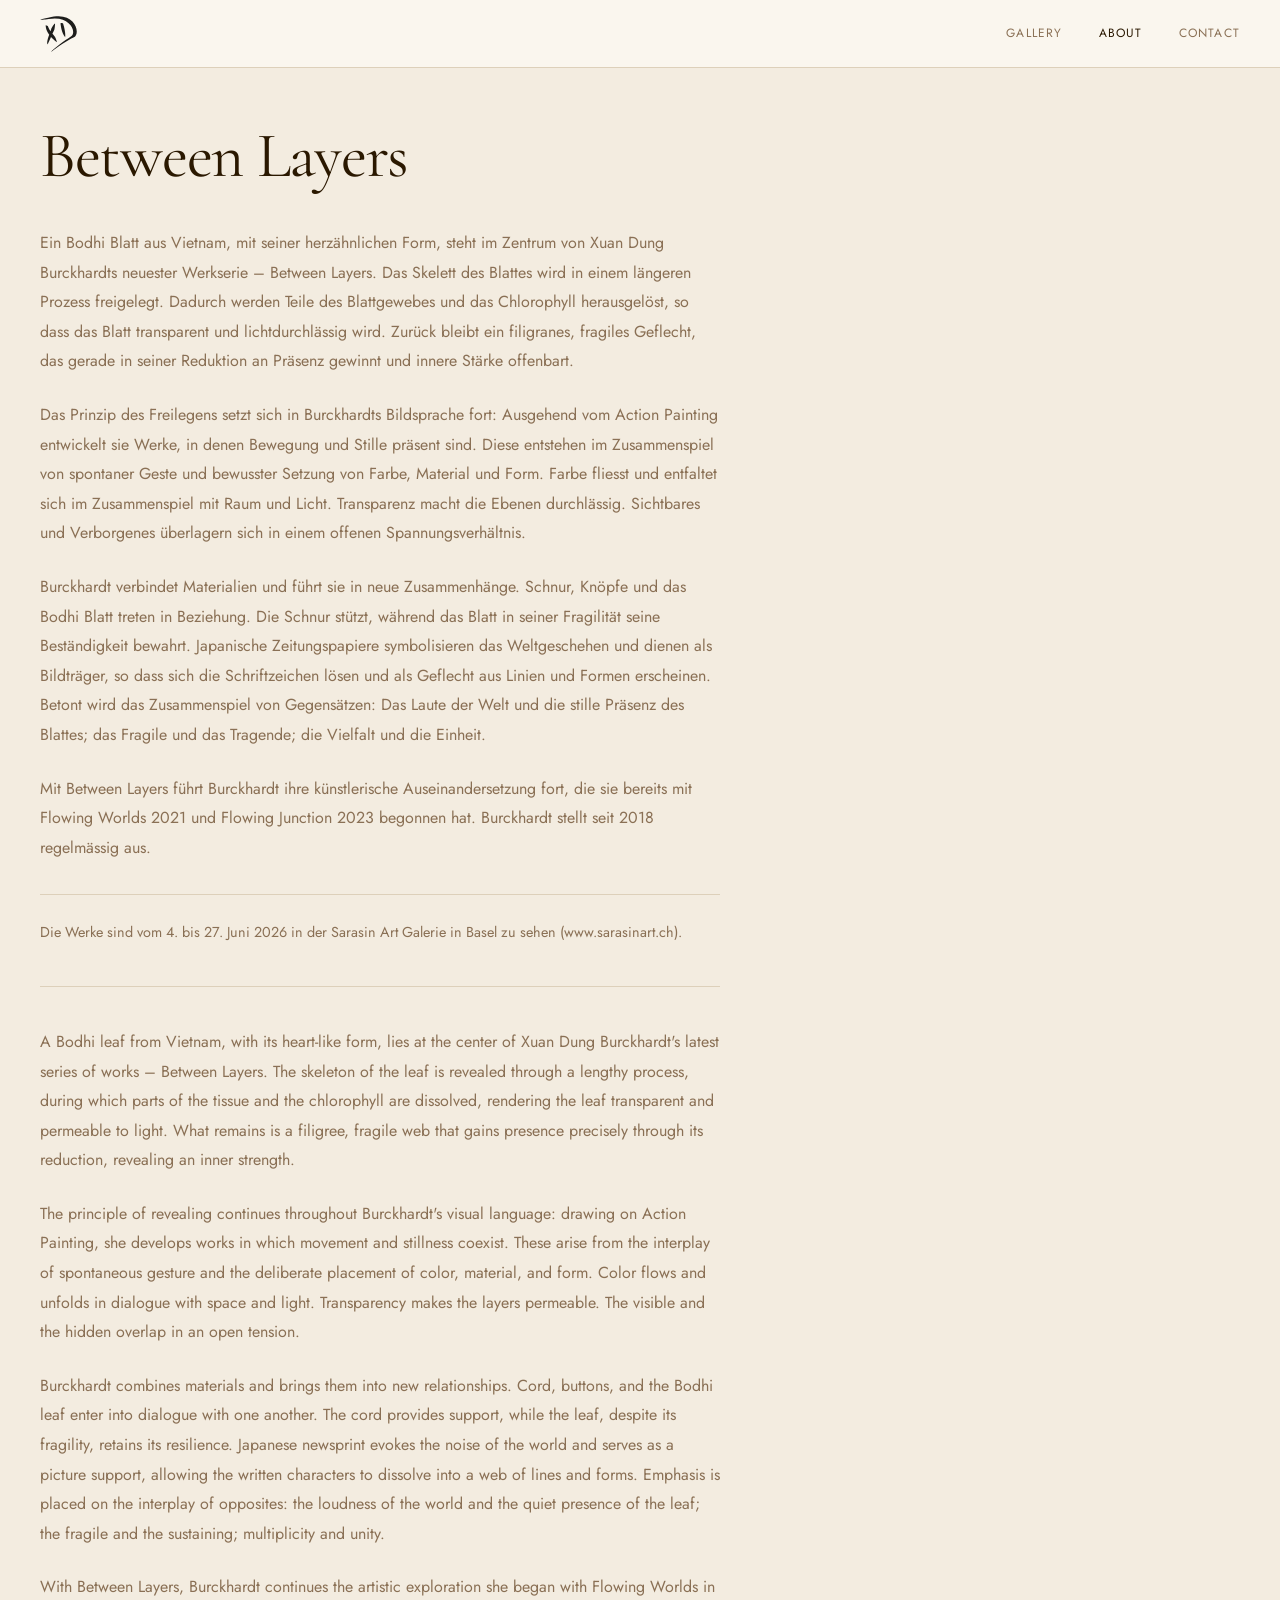
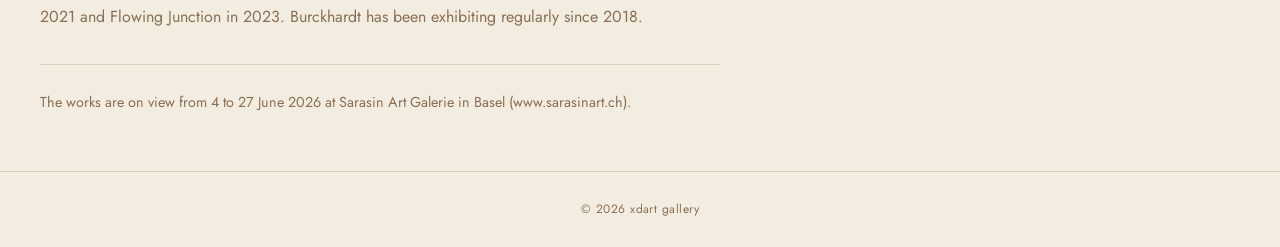
==== about.html @ fc271f02 "Add Instagram and LinkedIn links to contact page, update exhibition date to 4 June Co-Authored-By: C" ====
<!DOCTYPE html>
<html lang="en">
<head>
  <meta charset="UTF-8" />
  <meta name="viewport" content="width=device-width, initial-scale=1.0" />
  <title>About — xdart gallery</title>
  <link rel="preconnect" href="https://fonts.googleapis.com" />
  <link rel="preconnect" href="https://fonts.gstatic.com" crossorigin />
  <link href="https://fonts.googleapis.com/css2?family=Cormorant+Garamond:ital,wght@0,400;0,600;1,400;1,600&family=Jost:wght@400;500&display=swap" rel="stylesheet" />
  <link rel="stylesheet" href="css/main.css" />
  <style>
    .about-content { max-width: 680px; }
    .about-content h1 {
      font-family: 'Cormorant Garamond', serif;
      font-weight: 400;
      font-size: clamp(2.5rem, 5vw, 4rem);
      letter-spacing: -0.02em;
      line-height: 1;
      margin-bottom: 40px;
    }
    .about-content p {
      font-size: 1rem;
      line-height: 1.85;
      color: var(--text2);
      margin-bottom: 24px;
    }
    .about-content p:last-child { margin-bottom: 0; }
    .lang-divider {
      border: none;
      border-top: 1px solid var(--border);
      margin: 40px 0;
    }
    .about-content .exhibition-note {
      margin-top: 32px;
      padding-top: 24px;
      border-top: 1px solid var(--border);
      font-size: 0.9rem;
    }
  </style>
</head>
<body>

  <header class="site-header">
    <div class="header-inner">
      <a href="index.html" class="site-name"><img src="images/logo.svg" alt="xdart gallery" /></a>
      <button class="nav-toggle" id="nav-toggle" aria-label="Toggle navigation">
        <span></span><span></span><span></span>
      </button>
      <nav class="site-nav" id="site-nav">
        <a href="index.html">Gallery</a>
        <a href="about.html" class="active">About</a>
        <a href="contact.html">Contact</a>
      </nav>
    </div>
  </header>

  <main>
    <div class="page-content">
      <div class="about-content">
        <h1>Between Layers</h1>

        <!-- German -->
        <p>
          Ein Bodhi Blatt aus Vietnam, mit seiner herzähnlichen Form, steht im Zentrum von Xuan
          Dung Burckhardts neuester Werkserie – Between Layers. Das Skelett des Blattes wird in
          einem längeren Prozess freigelegt. Dadurch werden Teile des Blattgewebes und das
          Chlorophyll herausgelöst, so dass das Blatt transparent und lichtdurchlässig wird. Zurück
          bleibt ein filigranes, fragiles Geflecht, das gerade in seiner Reduktion an Präsenz gewinnt und
          innere Stärke offenbart.
        </p>
        <p>
          Das Prinzip des Freilegens setzt sich in Burckhardts Bildsprache fort: Ausgehend vom Action
          Painting entwickelt sie Werke, in denen Bewegung und Stille präsent sind. Diese entstehen im
          Zusammenspiel von spontaner Geste und bewusster Setzung von Farbe, Material und Form.
          Farbe fliesst und entfaltet sich im Zusammenspiel mit Raum und Licht. Transparenz macht
          die Ebenen durchlässig. Sichtbares und Verborgenes überlagern sich in einem offenen
          Spannungsverhältnis.
        </p>
        <p>
          Burckhardt verbindet Materialien und führt sie in neue Zusammenhänge. Schnur, Knöpfe und
          das Bodhi Blatt treten in Beziehung. Die Schnur stützt, während das Blatt in seiner Fragilität
          seine Beständigkeit bewahrt. Japanische Zeitungspapiere symbolisieren das Weltgeschehen
          und dienen als Bildträger, so dass sich die Schriftzeichen lösen und als Geflecht aus Linien
          und Formen erscheinen. Betont wird das Zusammenspiel von Gegensätzen: Das Laute der
          Welt und die stille Präsenz des Blattes; das Fragile und das Tragende; die Vielfalt und die
          Einheit.
        </p>
        <p>
          Mit Between Layers führt Burckhardt ihre künstlerische Auseinandersetzung fort, die sie
          bereits mit Flowing Worlds 2021 und Flowing Junction 2023 begonnen hat. Burckhardt stellt
          seit 2018 regelmässig aus.
        </p>
        <p class="exhibition-note">
          Die Werke sind vom 4. bis 27. Juni 2026 in der Sarasin Art Galerie in Basel zu sehen
          (<a href="http://www.sarasinart.ch" target="_blank" rel="noopener">www.sarasinart.ch</a>).
        </p>

        <hr class="lang-divider" />

        <!-- English -->
        <p>
          A Bodhi leaf from Vietnam, with its heart-like form, lies at the center of Xuan Dung
          Burckhardt's latest series of works – Between Layers. The skeleton of the leaf is revealed
          through a lengthy process, during which parts of the tissue and the chlorophyll are dissolved,
          rendering the leaf transparent and permeable to light. What remains is a filigree, fragile web
          that gains presence precisely through its reduction, revealing an inner strength.
        </p>
        <p>
          The principle of revealing continues throughout Burckhardt's visual language: drawing on
          Action Painting, she develops works in which movement and stillness coexist. These arise
          from the interplay of spontaneous gesture and the deliberate placement of color, material, and
          form. Color flows and unfolds in dialogue with space and light. Transparency makes the
          layers permeable. The visible and the hidden overlap in an open tension.
        </p>
        <p>
          Burckhardt combines materials and brings them into new relationships. Cord, buttons, and the
          Bodhi leaf enter into dialogue with one another. The cord provides support, while the leaf,
          despite its fragility, retains its resilience. Japanese newsprint evokes the noise of the world
          and serves as a picture support, allowing the written characters to dissolve into a web of lines
          and forms. Emphasis is placed on the interplay of opposites: the loudness of the world and the
          quiet presence of the leaf; the fragile and the sustaining; multiplicity and unity.
        </p>
        <p>
          With Between Layers, Burckhardt continues the artistic exploration she began with Flowing
          Worlds in 2021 and Flowing Junction in 2023. Burckhardt has been exhibiting regularly since
          2018.
        </p>
        <p class="exhibition-note">
          The works are on view from 4 to 27 June 2026 at Sarasin Art Galerie in Basel
          (<a href="http://www.sarasinart.ch" target="_blank" rel="noopener">www.sarasinart.ch</a>).
        </p>

      </div>
    </div>
  </main>

  <button class="scroll-top" id="scroll-top" aria-label="Back to top">
    <svg width="16" height="16" viewBox="0 0 16 16" fill="none" aria-hidden="true">
      <path d="M3 10L8 5L13 10" stroke="currentColor" stroke-width="1.5" stroke-linecap="round" stroke-linejoin="round"/>
    </svg>
  </button>

  <footer class="site-footer">
    <p>&copy; <span id="year"></span> xdart gallery</p>
  </footer>

  <script src="js/main.js"></script>
</body>
</html>
---- css/main.css ----
/* ── Variables ── */
:root {
  --bg:      #F3ECE0;
  --surface: #FAF6EE;
  --text:    #2A1800;
  --text2:   #8A7055;
  --accent:  #A8803C;
  --border:  #DDD0BA;
  --max-width: 1400px;
  --header-height: 68px;
}

/* ── Reset ── */
*, *::before, *::after { box-sizing: border-box; margin: 0; padding: 0; }
html { font-size: 16px; -webkit-text-size-adjust: 100%; }
body {
  background: var(--bg);
  color: var(--text);
  font-family: 'Jost', sans-serif;
  font-weight: 400;
  line-height: 1.6;
  min-height: 100vh;
  display: flex;
  flex-direction: column;
}
img { display: block; max-width: 100%; }
a { color: inherit; text-decoration: none; }
button { font: inherit; cursor: pointer; border: none; background: none; }

/* ── Header ── */
.site-header {
  position: sticky;
  top: 0;
  z-index: 100;
  background: var(--surface);
  border-bottom: 1px solid var(--border);
  height: var(--header-height);
}
.header-inner {
  max-width: var(--max-width);
  margin: 0 auto;
  padding: 0 40px;
  height: 100%;
  display: flex;
  align-items: center;
  justify-content: space-between;
}
.site-name {
  display: flex;
  align-items: center;
  flex-shrink: 0;
}
.site-name img {
  height: 36px;
  width: auto;
  display: block;
}
.site-nav {
  display: flex;
  gap: 36px;
  align-items: center;
}
.site-nav a {
  font-family: 'Jost', sans-serif;
  font-size: 0.75rem;
  font-weight: 400;
  letter-spacing: 0.1em;
  text-transform: uppercase;
  color: var(--text2);
  transition: color 0.2s;
}
.site-nav a:hover,
.site-nav a.active { color: var(--text); }

/* Mobile nav */
.nav-toggle {
  display: none;
  flex-direction: column;
  gap: 5px;
  padding: 4px;
}
.nav-toggle span {
  display: block;
  width: 22px;
  height: 1.5px;
  background: var(--text);
  transition: transform 0.2s, opacity 0.2s;
}
.nav-toggle.open span:nth-child(1) { transform: translateY(6.5px) rotate(45deg); }
.nav-toggle.open span:nth-child(2) { opacity: 0; }
.nav-toggle.open span:nth-child(3) { transform: translateY(-6.5px) rotate(-45deg); }

@media (max-width: 640px) {
  .header-inner { padding: 0 20px; }
  .nav-toggle { display: flex; }
  .site-nav {
    display: none;
    position: absolute;
    top: var(--header-height);
    left: 0;
    right: 0;
    background: var(--surface);
    border-bottom: 1px solid var(--border);
    flex-direction: column;
    align-items: flex-start;
    gap: 0;
    padding: 8px 0;
  }
  .site-nav.open { display: flex; }
  .site-nav a { padding: 12px 20px; width: 100%; }
}

/* ── Main / Footer ── */
main { flex: 1; }
.site-footer {
  border-top: 1px solid var(--border);
  padding: 28px 40px;
  text-align: center;
  font-size: 0.75rem;
  color: var(--text2);
  letter-spacing: 0.04em;
}

/* ── Back to top ── */
.scroll-top {
  position: fixed;
  bottom: 32px;
  right: 32px;
  width: 44px;
  height: 44px;
  background: var(--text);
  color: var(--surface);
  display: flex;
  align-items: center;
  justify-content: center;
  cursor: pointer;
  opacity: 0;
  pointer-events: none;
  transition: opacity 0.3s, background 0.2s;
  z-index: 50;
  border: none;
}
.scroll-top.visible { opacity: 1; pointer-events: all; }
.scroll-top:hover   { background: var(--accent); }

/* ── Page wrapper (About, Contact) ── */
.page-content {
  max-width: var(--max-width);
  margin: 0 auto;
  padding: 56px 40px;
}
@media (max-width: 480px) {
  .page-content { padding: 40px 20px; }
  .site-footer { padding: 24px 20px; }
}
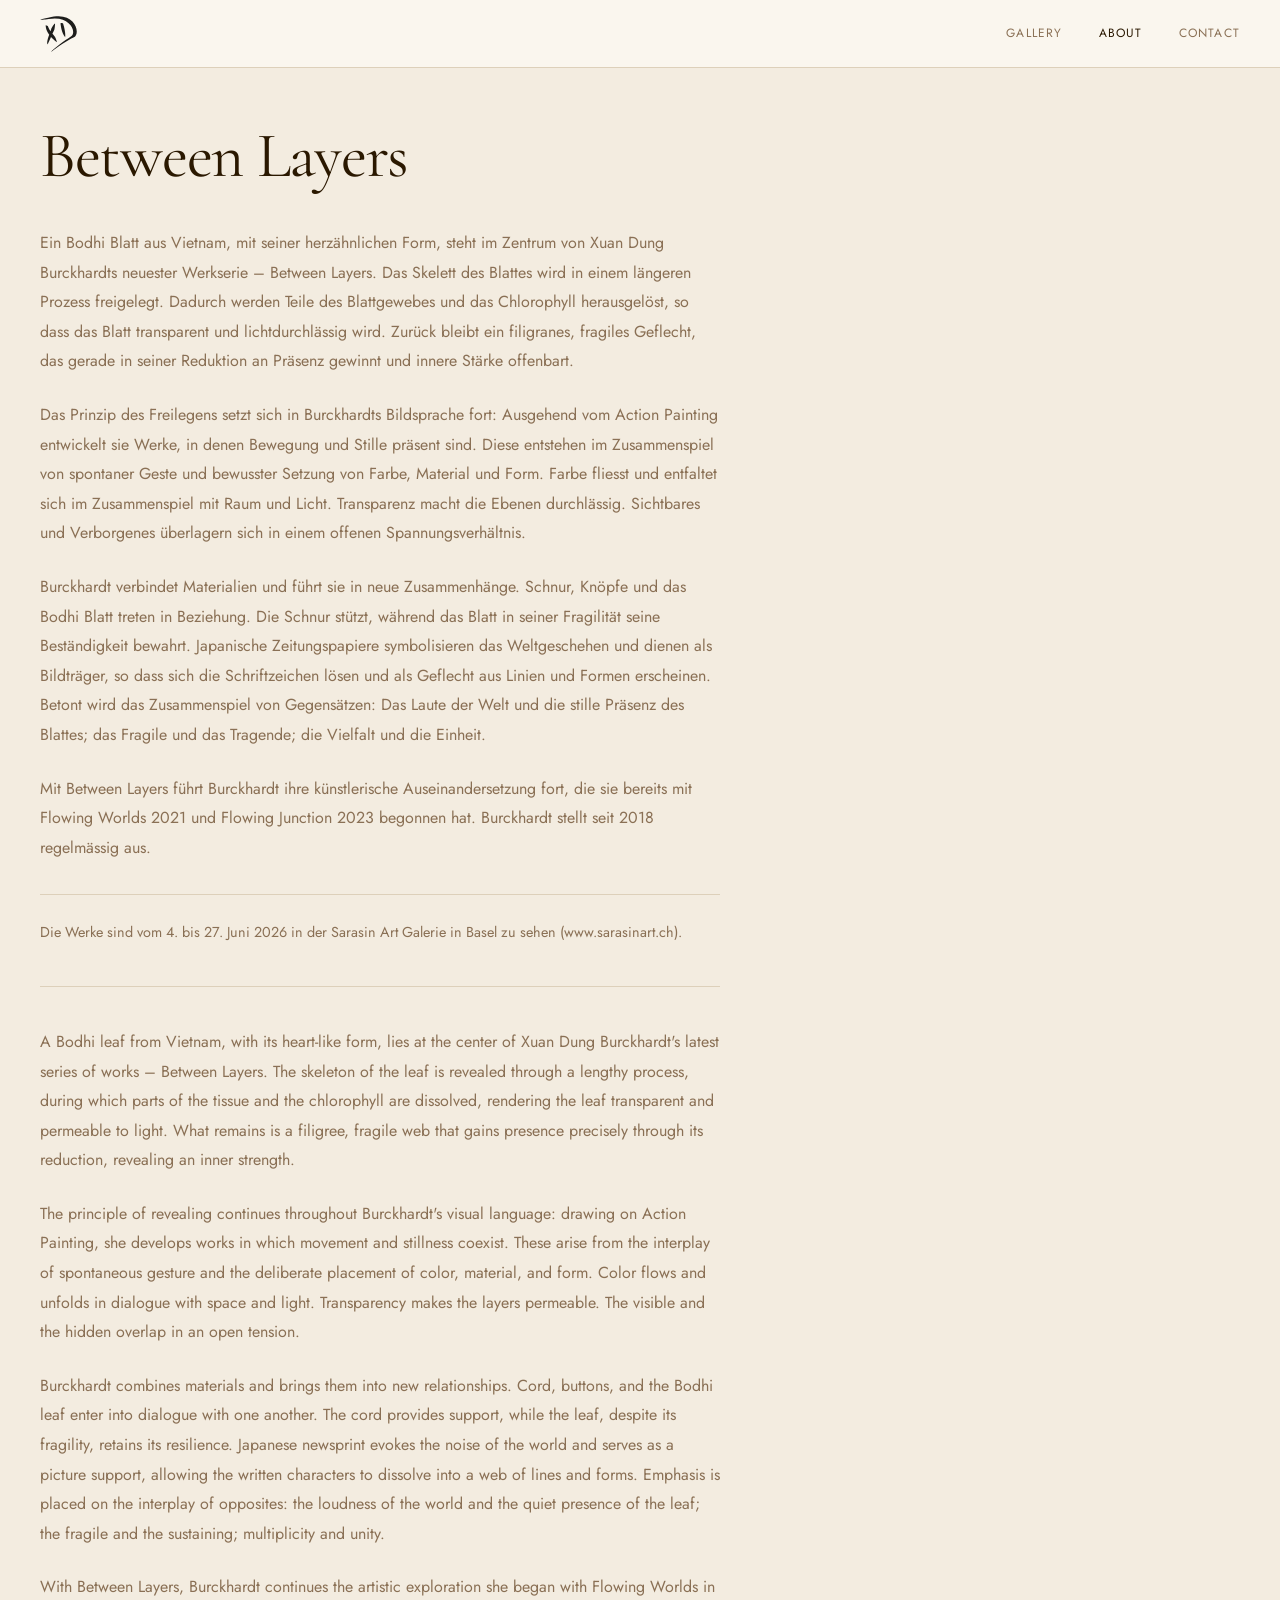
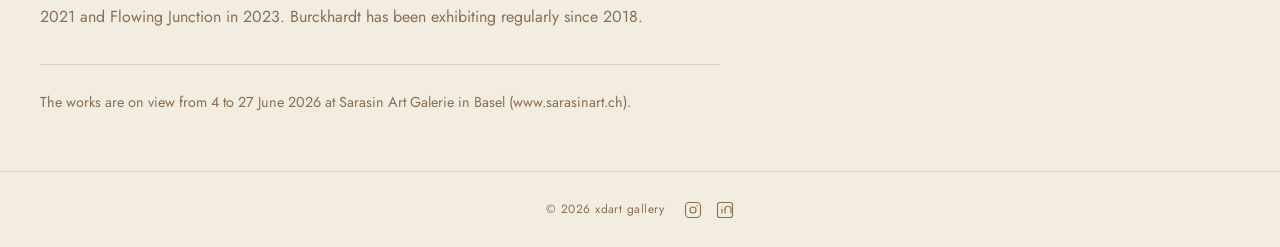
==== commit 683d39e9: "Move social links to footer icons on all pages, remove from contact page Co-Authored-By: Claude Sonn" ====
--- a/about.html
+++ b/about.html
@@ -142,6 +142,14 @@
 
   <footer class="site-footer">
     <p>&copy; <span id="year"></span> xdart gallery</p>
+    <div class="footer-social">
+      <a href="https://www.instagram.com/xdart.ch?utm_source=qr" target="_blank" rel="noopener" aria-label="Instagram">
+        <svg viewBox="0 0 24 24" fill="none" stroke="currentColor" stroke-width="1.5" stroke-linecap="round" stroke-linejoin="round"><rect x="2" y="2" width="20" height="20" rx="5"/><circle cx="12" cy="12" r="4"/><circle cx="17.5" cy="6.5" r="1" fill="currentColor" stroke="none"/></svg>
+      </a>
+      <a href="https://www.linkedin.com/company/xdart/?viewAsMember=true" target="_blank" rel="noopener" aria-label="LinkedIn">
+        <svg viewBox="0 0 24 24" fill="none" stroke="currentColor" stroke-width="1.5" stroke-linecap="round" stroke-linejoin="round"><rect x="2" y="2" width="20" height="20" rx="3"/><path d="M8 11v5"/><path d="M8 8v.01"/><path d="M12 16v-5"/><path d="M12 11a4 4 0 0 1 8 0v5"/></svg>
+      </a>
+    </div>
   </footer>
 
   <script src="js/main.js"></script>
--- a/css/main.css
+++ b/css/main.css
@@ -115,11 +115,26 @@
 .site-footer {
   border-top: 1px solid var(--border);
   padding: 28px 40px;
-  text-align: center;
+  display: flex;
+  align-items: center;
+  justify-content: center;
+  gap: 20px;
   font-size: 0.75rem;
   color: var(--text2);
   letter-spacing: 0.04em;
 }
+.footer-social {
+  display: flex;
+  gap: 14px;
+  align-items: center;
+}
+.footer-social a {
+  color: var(--text2);
+  display: flex;
+  transition: color 0.2s;
+}
+.footer-social a:hover { color: var(--text); }
+.footer-social svg { width: 18px; height: 18px; }
 
 /* ── Back to top ── */
 .scroll-top {
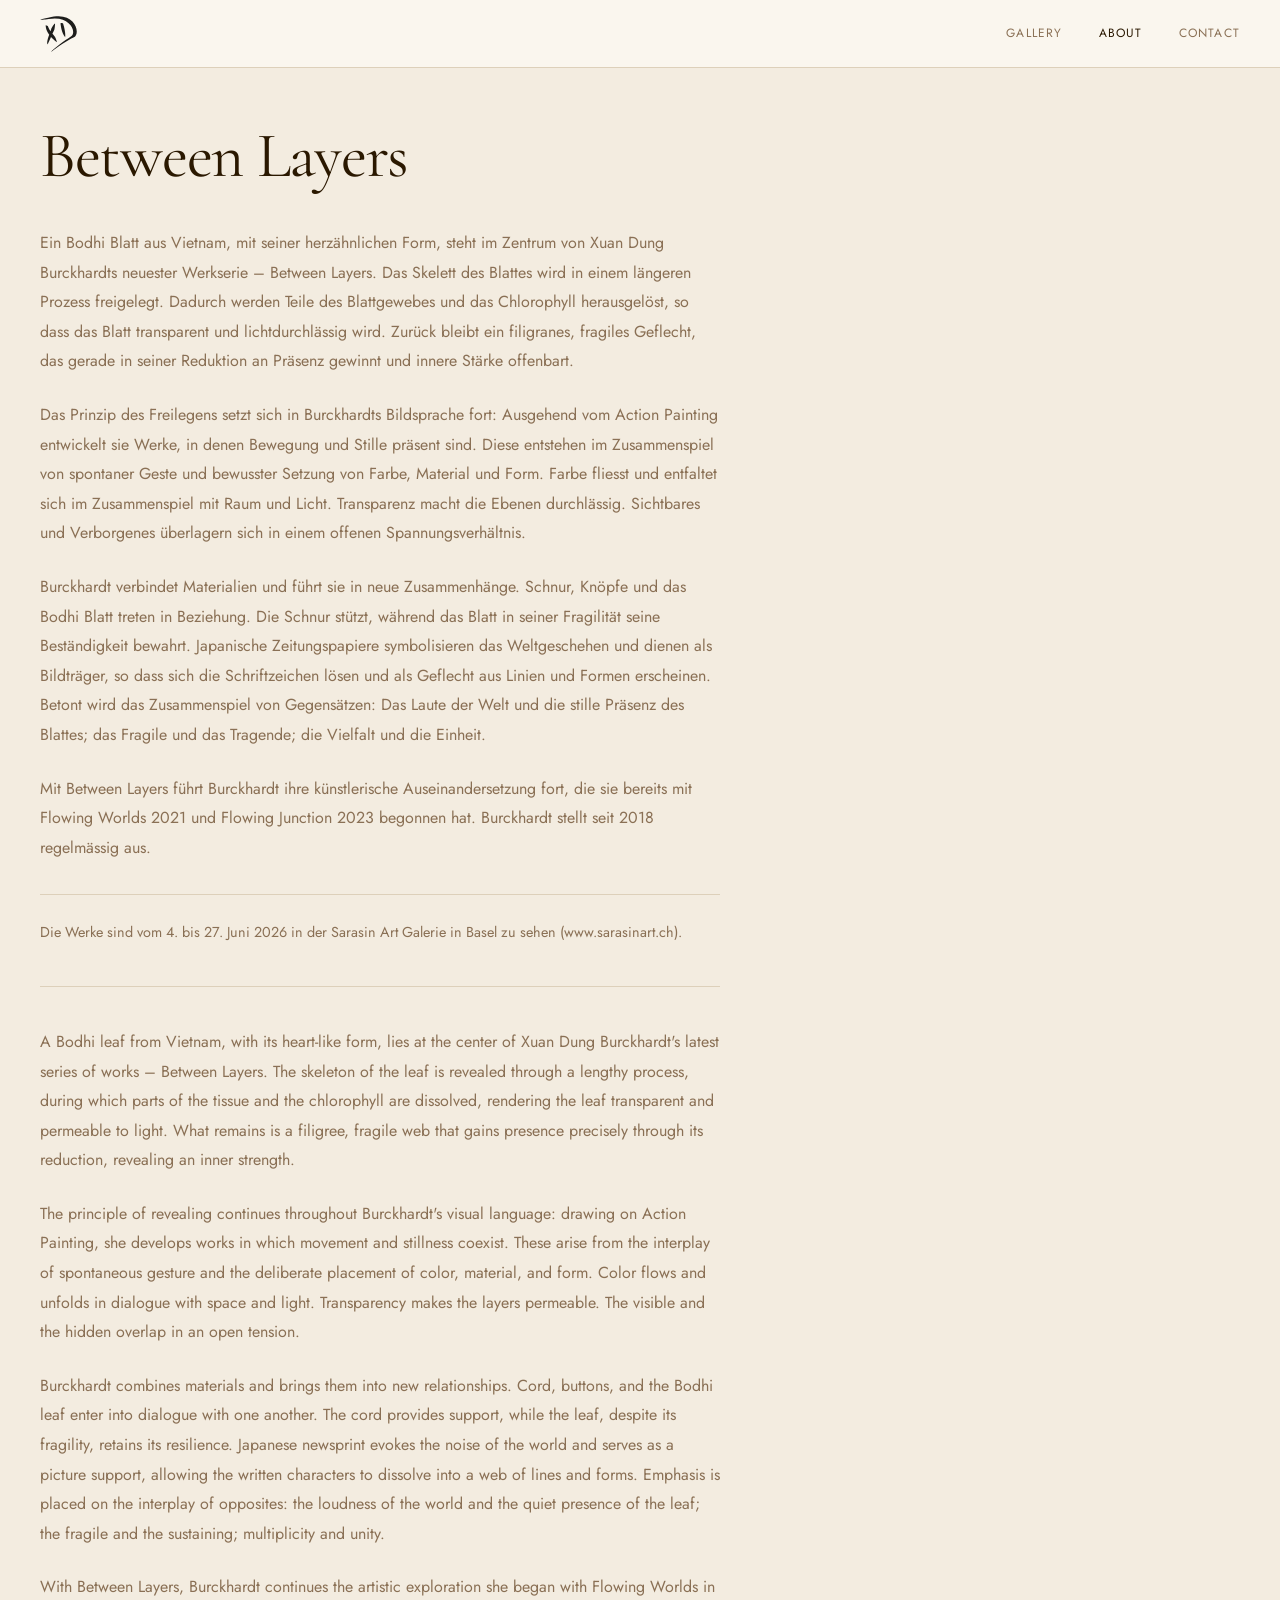
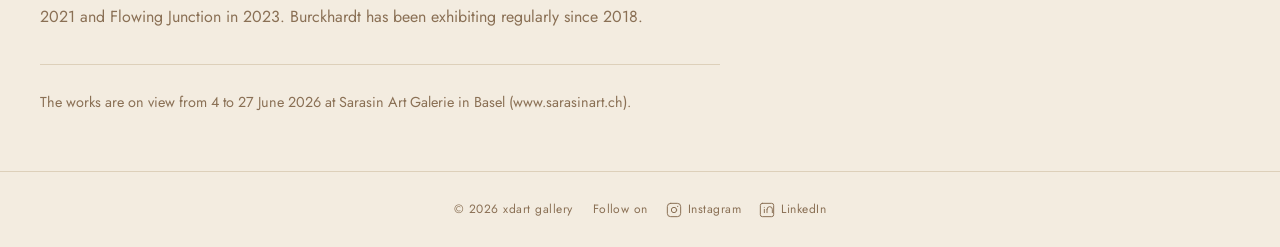
==== commit 11f55072: "Fix footer social icons: hardcode SVG size, add Follow on / Instagram / LinkedIn labels Co-Authored-" ====
--- a/about.html
+++ b/about.html
@@ -143,11 +143,14 @@
   <footer class="site-footer">
     <p>&copy; <span id="year"></span> xdart gallery</p>
     <div class="footer-social">
-      <a href="https://www.instagram.com/xdart.ch?utm_source=qr" target="_blank" rel="noopener" aria-label="Instagram">
-        <svg viewBox="0 0 24 24" fill="none" stroke="currentColor" stroke-width="1.5" stroke-linecap="round" stroke-linejoin="round"><rect x="2" y="2" width="20" height="20" rx="5"/><circle cx="12" cy="12" r="4"/><circle cx="17.5" cy="6.5" r="1" fill="currentColor" stroke="none"/></svg>
+      <span class="footer-follow">Follow on</span>
+      <a href="https://www.instagram.com/xdart.ch?utm_source=qr" target="_blank" rel="noopener">
+        <svg width="16" height="16" viewBox="0 0 24 24" fill="none" stroke="currentColor" stroke-width="1.5" stroke-linecap="round" stroke-linejoin="round"><rect x="2" y="2" width="20" height="20" rx="5"/><circle cx="12" cy="12" r="4"/><circle cx="17.5" cy="6.5" r="1" fill="currentColor" stroke="none"/></svg>
+        Instagram
       </a>
-      <a href="https://www.linkedin.com/company/xdart/?viewAsMember=true" target="_blank" rel="noopener" aria-label="LinkedIn">
-        <svg viewBox="0 0 24 24" fill="none" stroke="currentColor" stroke-width="1.5" stroke-linecap="round" stroke-linejoin="round"><rect x="2" y="2" width="20" height="20" rx="3"/><path d="M8 11v5"/><path d="M8 8v.01"/><path d="M12 16v-5"/><path d="M12 11a4 4 0 0 1 8 0v5"/></svg>
+      <a href="https://www.linkedin.com/company/xdart/?viewAsMember=true" target="_blank" rel="noopener">
+        <svg width="16" height="16" viewBox="0 0 24 24" fill="none" stroke="currentColor" stroke-width="1.5" stroke-linecap="round" stroke-linejoin="round"><rect x="2" y="2" width="20" height="20" rx="3"/><path d="M8 11v5"/><path d="M8 8v.01"/><path d="M12 16v-5"/><path d="M12 11a4 4 0 0 1 8 0v5"/></svg>
+        LinkedIn
       </a>
     </div>
   </footer>
--- a/css/main.css
+++ b/css/main.css
@@ -125,16 +125,24 @@
 }
 .footer-social {
   display: flex;
-  gap: 14px;
   align-items: center;
+  gap: 18px;
+}
+.footer-follow {
+  font-size: 0.75rem;
+  color: var(--text2);
+  letter-spacing: 0.04em;
 }
 .footer-social a {
+  display: flex;
+  align-items: center;
+  gap: 6px;
+  font-size: 0.75rem;
+  letter-spacing: 0.04em;
   color: var(--text2);
-  display: flex;
   transition: color 0.2s;
 }
 .footer-social a:hover { color: var(--text); }
-.footer-social svg { width: 18px; height: 18px; }
 
 /* ── Back to top ── */
 .scroll-top {
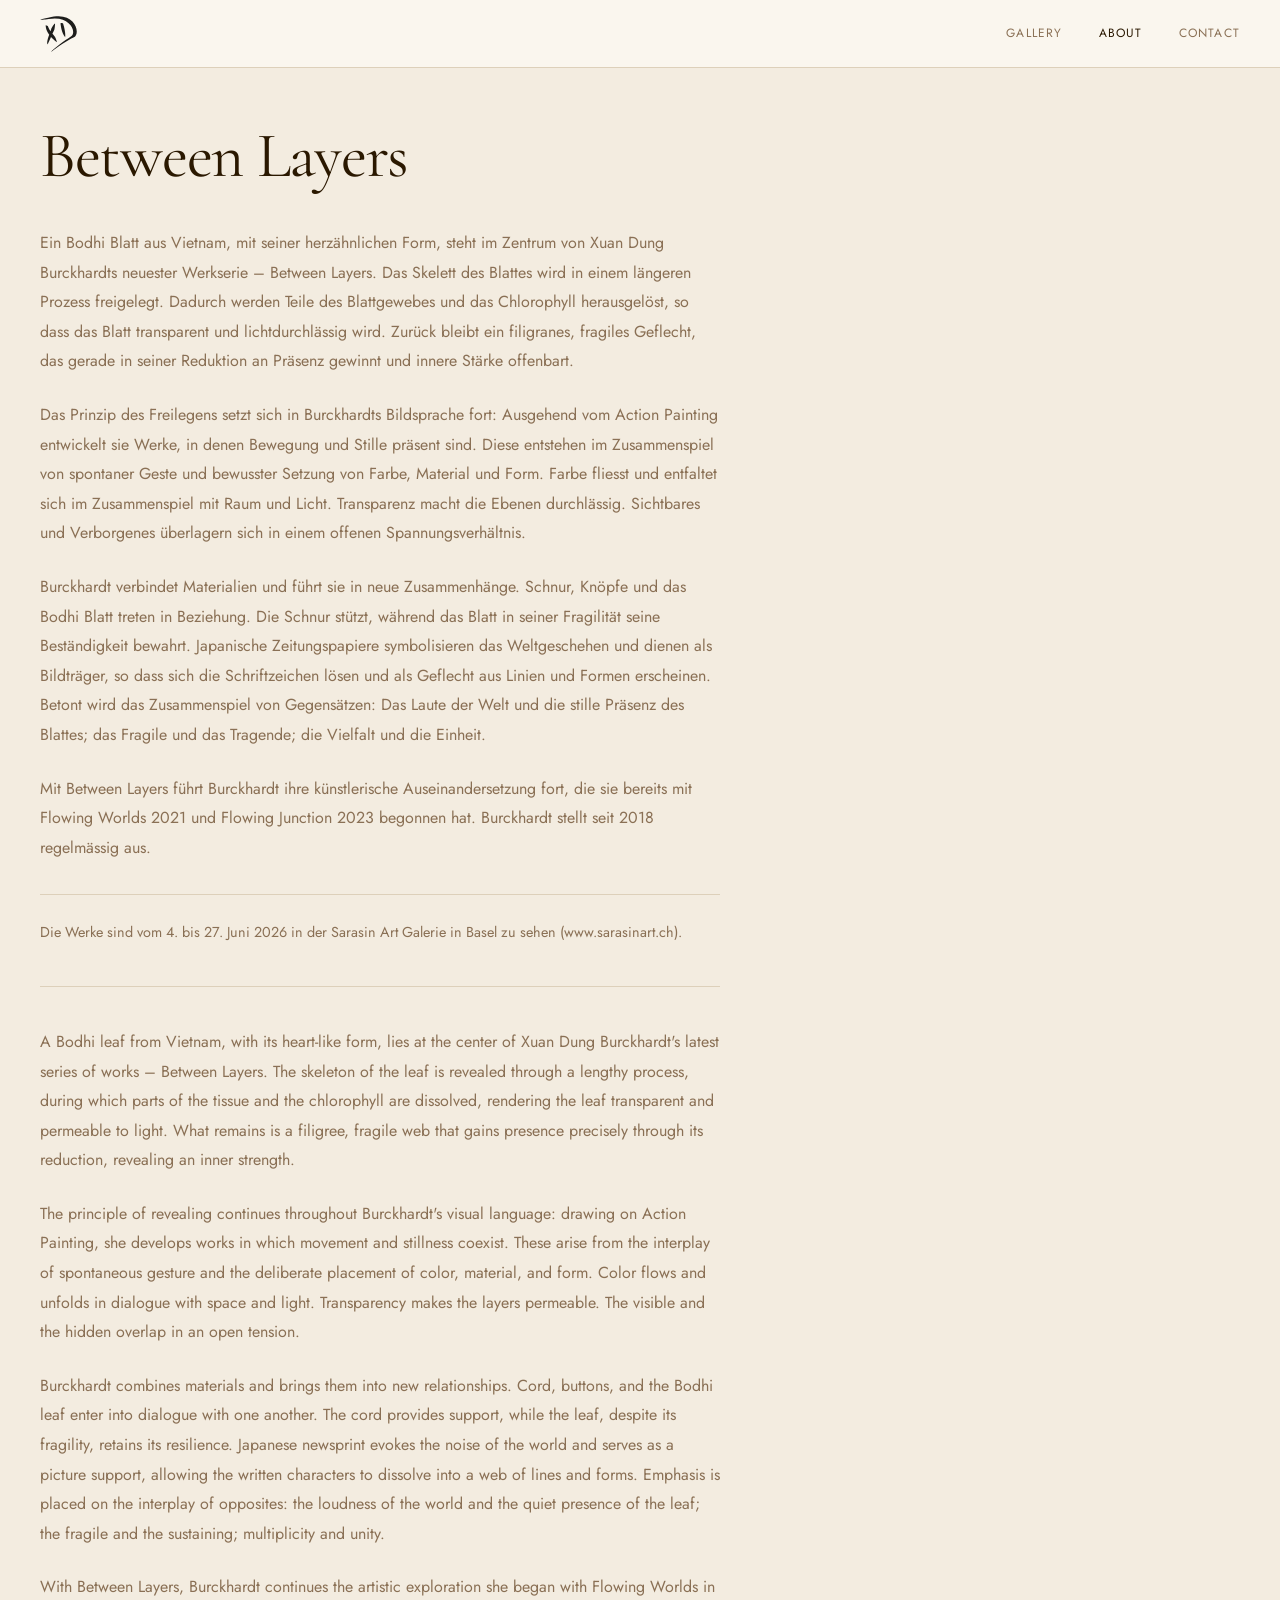
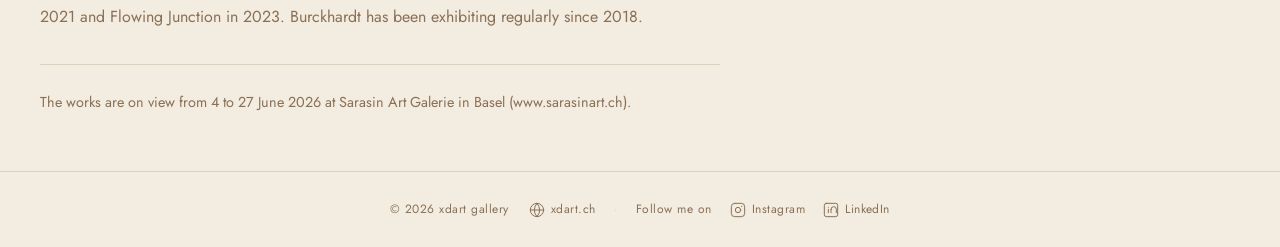
==== commit bcf8f79e: "Add email icon on contact page, add xdart.ch link to footer on all pages Co-Authored-By: Claude Sonn" ====
--- a/about.html
+++ b/about.html
@@ -92,7 +92,7 @@
         </p>
         <p class="exhibition-note">
           Die Werke sind vom 4. bis 27. Juni 2026 in der Sarasin Art Galerie in Basel zu sehen
-          (<a href="http://www.sarasinart.ch" target="_blank" rel="noopener">www.sarasinart.ch</a>).
+          (<a href="https://sarasinart.ch/exhibitions/between-layers-e0ea265e/?tab=e-n-tab-title-104085191" target="_blank" rel="noopener">www.sarasinart.ch</a>).
         </p>
 
         <hr class="lang-divider" />
@@ -127,7 +127,7 @@
         </p>
         <p class="exhibition-note">
           The works are on view from 4 to 27 June 2026 at Sarasin Art Galerie in Basel
-          (<a href="http://www.sarasinart.ch" target="_blank" rel="noopener">www.sarasinart.ch</a>).
+          (<a href="https://sarasinart.ch/exhibitions/between-layers-e0ea265e/?tab=e-n-tab-title-104085191" target="_blank" rel="noopener">www.sarasinart.ch</a>).
         </p>
 
       </div>
@@ -143,7 +143,12 @@
   <footer class="site-footer">
     <p>&copy; <span id="year"></span> xdart gallery</p>
     <div class="footer-social">
-      <span class="footer-follow">Follow on</span>
+      <a href="https://xdart.ch/" target="_blank" rel="noopener">
+        <svg width="16" height="16" viewBox="0 0 24 24" fill="none" stroke="currentColor" stroke-width="1.5" stroke-linecap="round" stroke-linejoin="round"><circle cx="12" cy="12" r="10"/><path d="M2 12h20"/><path d="M12 2a15.3 15.3 0 0 1 4 10 15.3 15.3 0 0 1-4 10 15.3 15.3 0 0 1-4-10 15.3 15.3 0 0 1 4-10z"/></svg>
+        xdart.ch
+      </a>
+      <span class="footer-divider">·</span>
+      <span class="footer-follow">Follow me on</span>
       <a href="https://www.instagram.com/xdart.ch?utm_source=qr" target="_blank" rel="noopener">
         <svg width="16" height="16" viewBox="0 0 24 24" fill="none" stroke="currentColor" stroke-width="1.5" stroke-linecap="round" stroke-linejoin="round"><rect x="2" y="2" width="20" height="20" rx="5"/><circle cx="12" cy="12" r="4"/><circle cx="17.5" cy="6.5" r="1" fill="currentColor" stroke="none"/></svg>
         Instagram
--- a/css/main.css
+++ b/css/main.css
@@ -133,6 +133,11 @@
   color: var(--text2);
   letter-spacing: 0.04em;
 }
+.footer-divider {
+  color: var(--border);
+  font-size: 0.75rem;
+  user-select: none;
+}
 .footer-social a {
   display: flex;
   align-items: center;
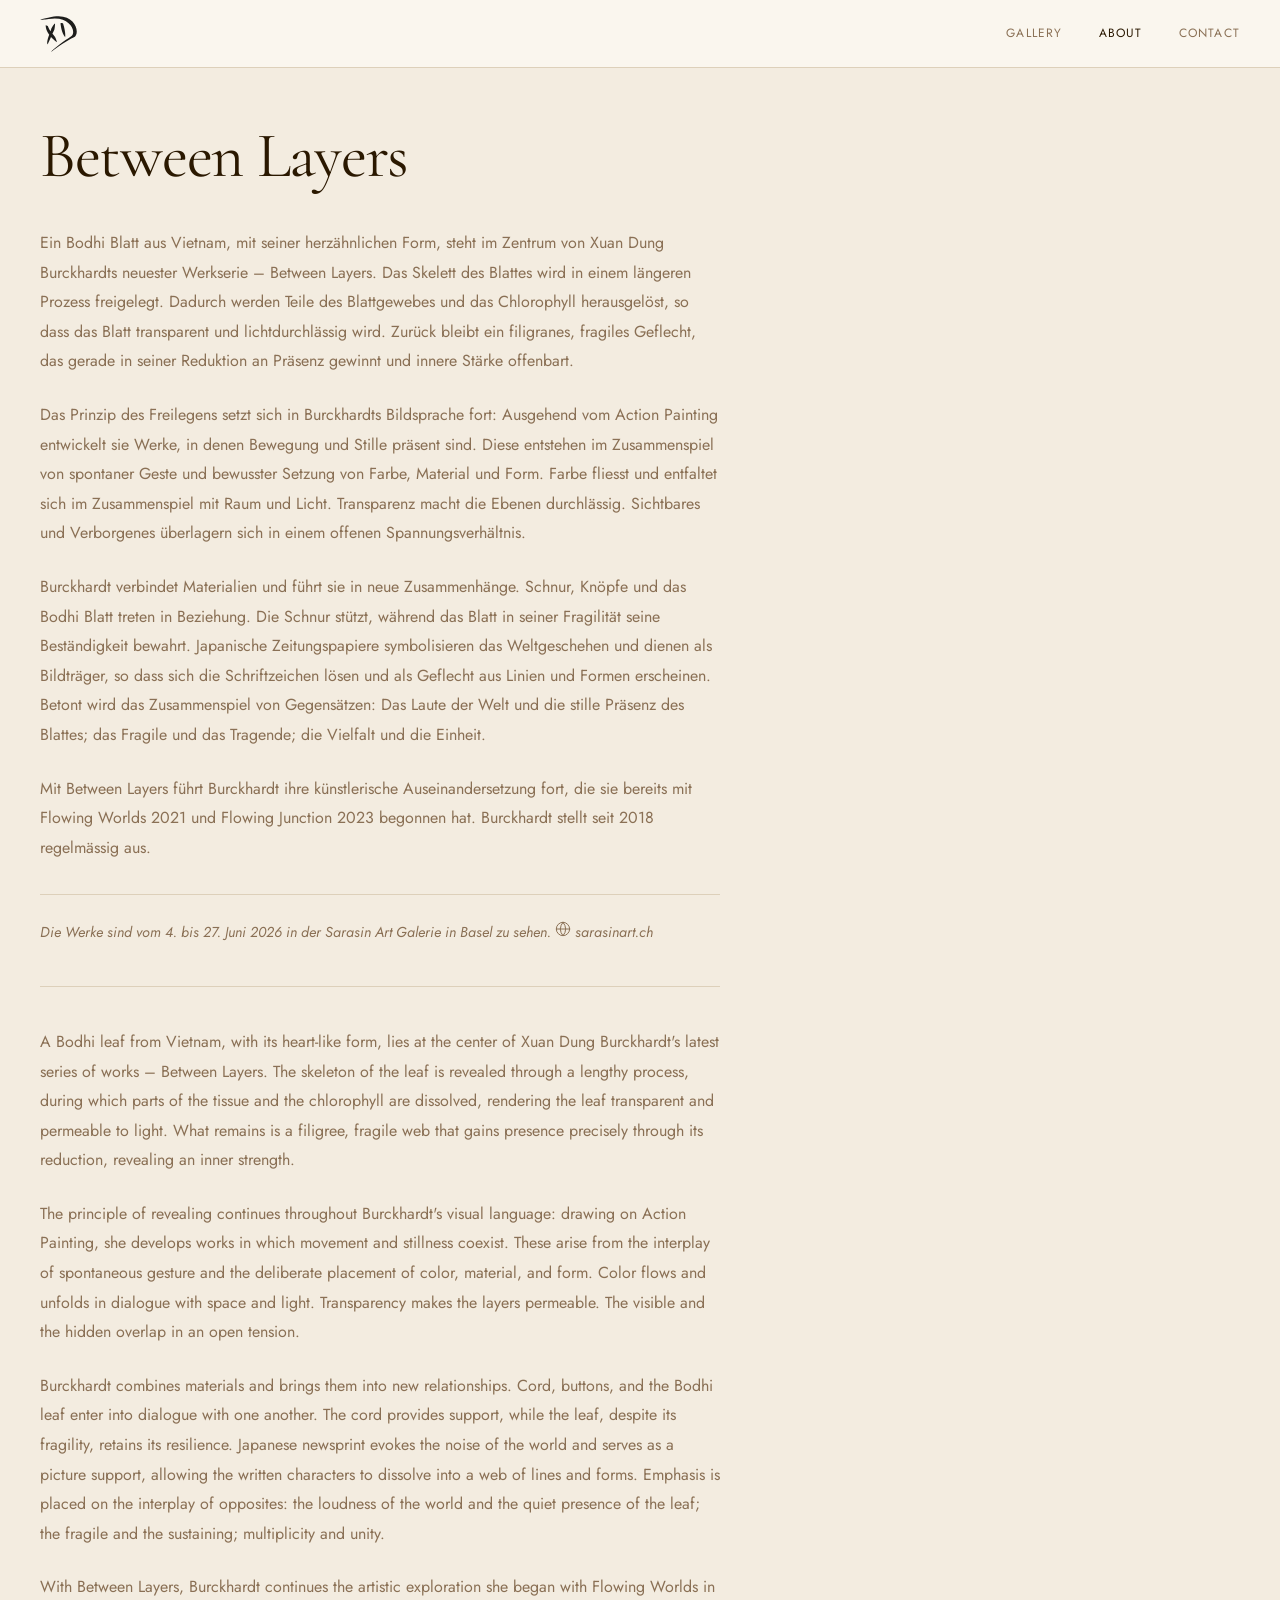
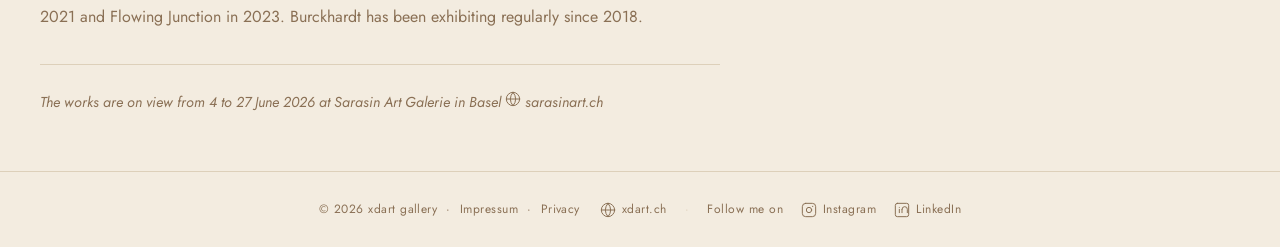
==== commit d946f337: "Add Impressum and Privacy Policy pages, link from footer on all pages Co-Authored-By: Claude Sonnet " ====
--- a/about.html
+++ b/about.html
@@ -35,6 +35,7 @@
       padding-top: 24px;
       border-top: 1px solid var(--border);
       font-size: 0.9rem;
+      font-style: italic;
     }
   </style>
 </head>
@@ -91,8 +92,11 @@
           seit 2018 regelmässig aus.
         </p>
         <p class="exhibition-note">
-          Die Werke sind vom 4. bis 27. Juni 2026 in der Sarasin Art Galerie in Basel zu sehen
-          (<a href="https://sarasinart.ch/exhibitions/between-layers-e0ea265e/?tab=e-n-tab-title-104085191" target="_blank" rel="noopener">www.sarasinart.ch</a>).
+          Die Werke sind vom 4. bis 27. Juni 2026 in der Sarasin Art Galerie in Basel zu sehen.
+          <a href="https://sarasinart.ch/exhibitions/between-layers-e0ea265e/?tab=e-n-tab-title-104085191" target="_blank" rel="noopener">
+        <svg width="16" height="16" viewBox="0 0 24 24" fill="none" stroke="currentColor" stroke-width="1.5" stroke-linecap="round" stroke-linejoin="round"><circle cx="12" cy="12" r="10"/><path d="M2 12h20"/><path d="M12 2a15.3 15.3 0 0 1 4 10 15.3 15.3 0 0 1-4 10 15.3 15.3 0 0 1-4-10 15.3 15.3 0 0 1 4-10z"/></svg>
+        sarasinart.ch
+      </a>
         </p>
 
         <hr class="lang-divider" />
@@ -127,7 +131,10 @@
         </p>
         <p class="exhibition-note">
           The works are on view from 4 to 27 June 2026 at Sarasin Art Galerie in Basel
-          (<a href="https://sarasinart.ch/exhibitions/between-layers-e0ea265e/?tab=e-n-tab-title-104085191" target="_blank" rel="noopener">www.sarasinart.ch</a>).
+          <a href="https://sarasinart.ch/exhibitions/between-layers-e0ea265e/?tab=e-n-tab-title-104085191" target="_blank" rel="noopener">
+        <svg width="16" height="16" viewBox="0 0 24 24" fill="none" stroke="currentColor" stroke-width="1.5" stroke-linecap="round" stroke-linejoin="round"><circle cx="12" cy="12" r="10"/><path d="M2 12h20"/><path d="M12 2a15.3 15.3 0 0 1 4 10 15.3 15.3 0 0 1-4 10 15.3 15.3 0 0 1-4-10 15.3 15.3 0 0 1 4-10z"/></svg>
+        sarasinart.ch
+      </a>
         </p>
 
       </div>
@@ -141,7 +148,7 @@
   </button>
 
   <footer class="site-footer">
-    <p>&copy; <span id="year"></span> xdart gallery</p>
+    <p>&copy; <span id="year"></span> xdart gallery &nbsp;&middot;&nbsp; <a href="impressum.html">Impressum</a> &nbsp;&middot;&nbsp; <a href="privacy.html">Privacy</a></p>
     <div class="footer-social">
       <a href="https://xdart.ch/" target="_blank" rel="noopener">
         <svg width="16" height="16" viewBox="0 0 24 24" fill="none" stroke="currentColor" stroke-width="1.5" stroke-linecap="round" stroke-linejoin="round"><circle cx="12" cy="12" r="10"/><path d="M2 12h20"/><path d="M12 2a15.3 15.3 0 0 1 4 10 15.3 15.3 0 0 1-4 10 15.3 15.3 0 0 1-4-10 15.3 15.3 0 0 1 4-10z"/></svg>
--- a/css/main.css
+++ b/css/main.css
@@ -149,6 +149,13 @@
 }
 .footer-social a:hover { color: var(--text); }
 
+/* ── Footer links ── */
+.site-footer a {
+  color: var(--text2);
+  transition: color 0.2s;
+}
+.site-footer a:hover { color: var(--text); }
+
 /* ── Back to top ── */
 .scroll-top {
   position: fixed;
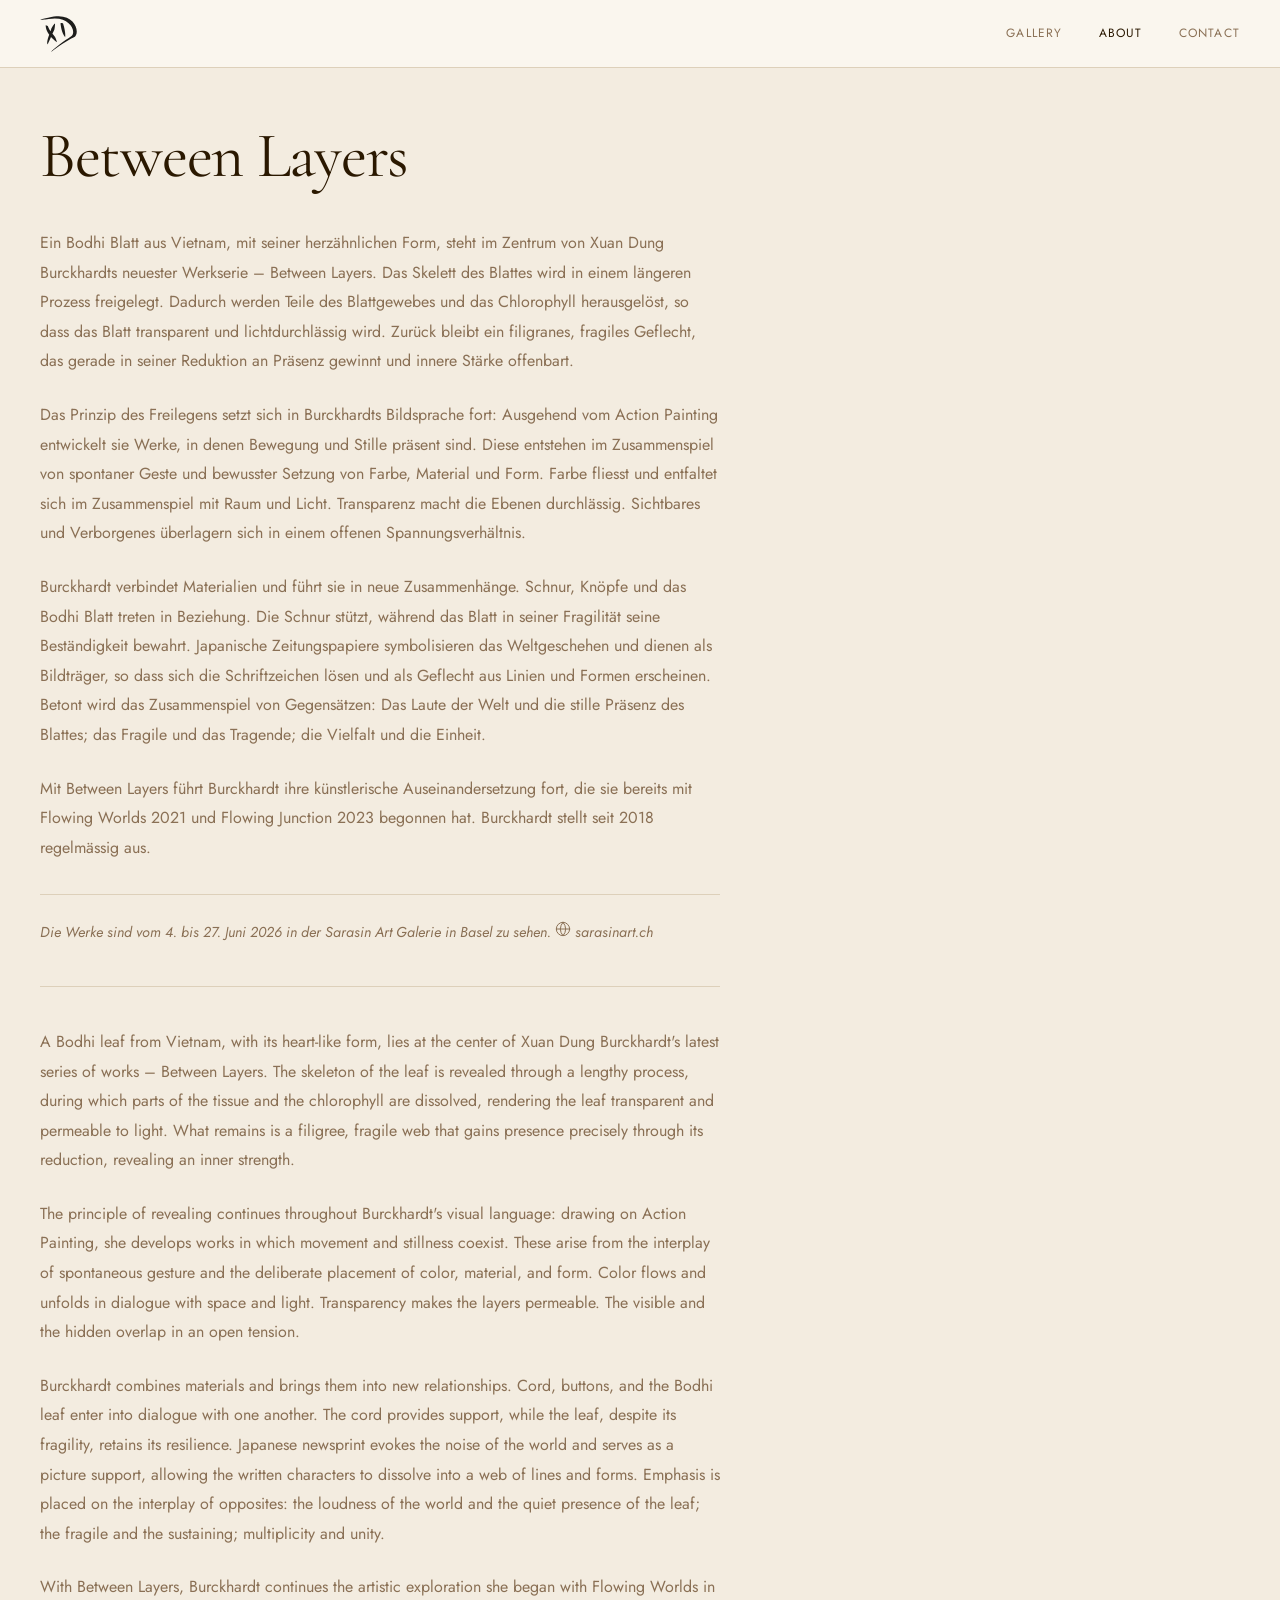
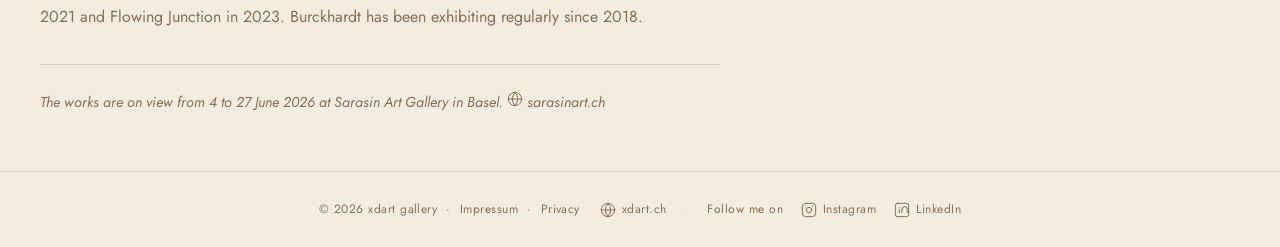
==== commit a1f2e91c: "newest version with between layers" ====
--- a/about.html
+++ b/about.html
@@ -130,7 +130,7 @@
           2018.
         </p>
         <p class="exhibition-note">
-          The works are on view from 4 to 27 June 2026 at Sarasin Art Galerie in Basel
+          The works are on view from 4 to 27 June 2026 at Sarasin Art Gallery in Basel.
           <a href="https://sarasinart.ch/exhibitions/between-layers-e0ea265e/?tab=e-n-tab-title-104085191" target="_blank" rel="noopener">
         <svg width="16" height="16" viewBox="0 0 24 24" fill="none" stroke="currentColor" stroke-width="1.5" stroke-linecap="round" stroke-linejoin="round"><circle cx="12" cy="12" r="10"/><path d="M2 12h20"/><path d="M12 2a15.3 15.3 0 0 1 4 10 15.3 15.3 0 0 1-4 10 15.3 15.3 0 0 1-4-10 15.3 15.3 0 0 1 4-10z"/></svg>
         sarasinart.ch
@@ -148,7 +148,7 @@
   </button>
 
   <footer class="site-footer">
-    <p>&copy; <span id="year"></span> xdart gallery &nbsp;&middot;&nbsp; <a href="impressum.html">Impressum</a> &nbsp;&middot;&nbsp; <a href="privacy.html">Privacy</a></p>
+    <p>&copy; <span id="year"></span> xdart gallery &nbsp;·&nbsp; <a href="impressum.html">Impressum</a> &nbsp;·&nbsp; <a href="privacy.html">Privacy</a></p>
     <div class="footer-social">
       <a href="https://xdart.ch/" target="_blank" rel="noopener">
         <svg width="16" height="16" viewBox="0 0 24 24" fill="none" stroke="currentColor" stroke-width="1.5" stroke-linecap="round" stroke-linejoin="round"><circle cx="12" cy="12" r="10"/><path d="M2 12h20"/><path d="M12 2a15.3 15.3 0 0 1 4 10 15.3 15.3 0 0 1-4 10 15.3 15.3 0 0 1-4-10 15.3 15.3 0 0 1 4-10z"/></svg>
--- a/css/main.css
+++ b/css/main.css
@@ -116,9 +116,10 @@
   border-top: 1px solid var(--border);
   padding: 28px 40px;
   display: flex;
+  flex-wrap: wrap;
   align-items: center;
   justify-content: center;
-  gap: 20px;
+  gap: 14px 20px;
   font-size: 0.75rem;
   color: var(--text2);
   letter-spacing: 0.04em;
@@ -184,7 +185,20 @@
   margin: 0 auto;
   padding: 56px 40px;
 }
-@media (max-width: 480px) {
+@media (max-width: 640px) {
   .page-content { padding: 40px 20px; }
-  .site-footer { padding: 24px 20px; }
-}
+  .site-footer {
+    flex-direction: column;
+    align-items: center;
+    gap: 14px;
+    padding: 24px 20px;
+    text-align: center;
+  }
+  .footer-social {
+    flex-wrap: wrap;
+    justify-content: center;
+    gap: 10px 16px;
+  }
+  .footer-follow,
+  .footer-divider { display: none; }
+}
